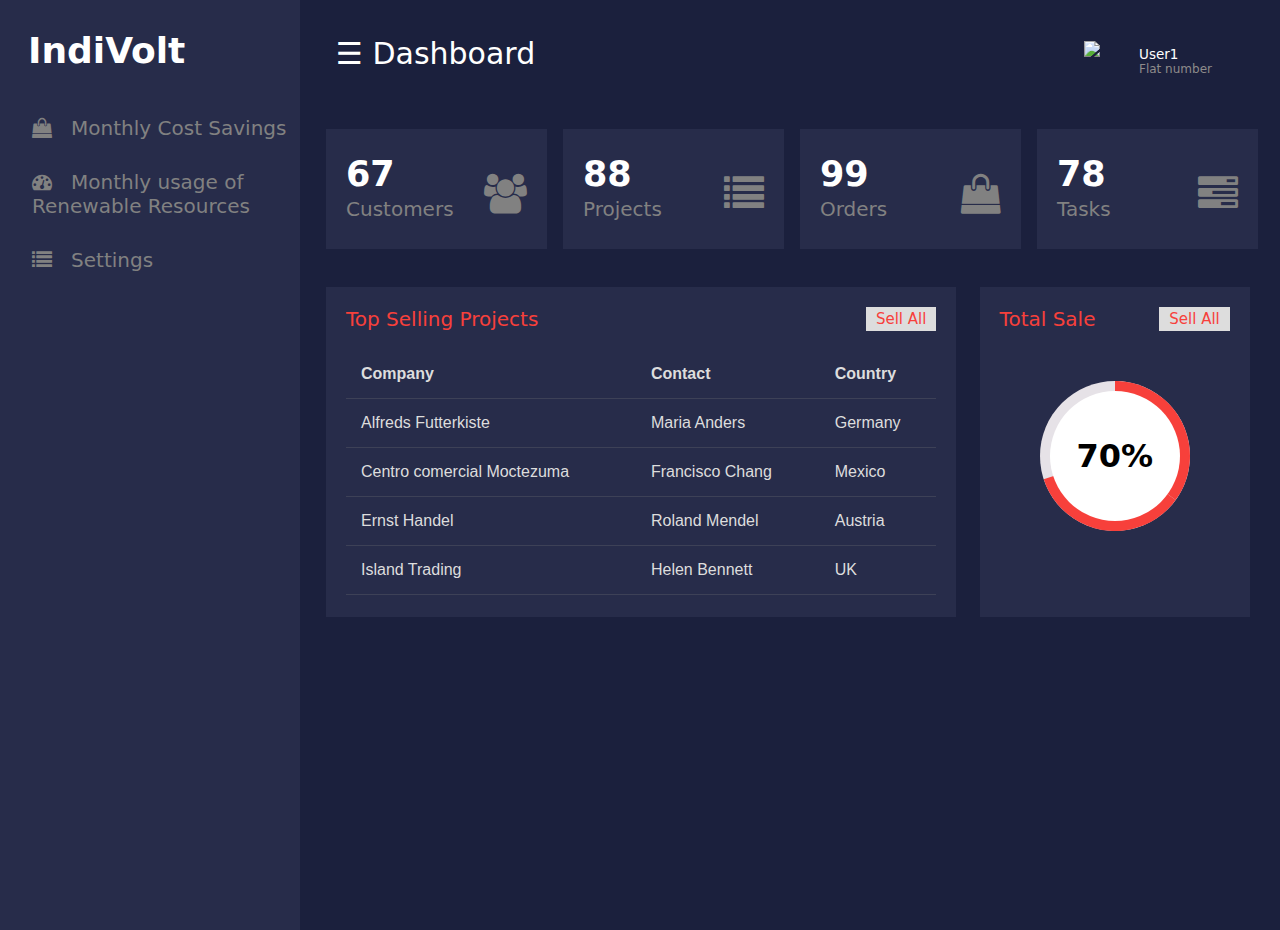
==== templates/index.html @ 53356341 "Merge branch 'main' of https://github.com/diksha-ashkid/IndiVolt" ====
<!DOCTYPE html>
<html>
  <head>
    <title></title>
    <link rel="stylesheet" href="dashboard2.css" type="text/css" />
    <link
      rel="stylesheet"
      href="https://cdnjs.cloudflare.com/ajax/libs/font-awesome/4.7.0/css/font-awesome.min.css"
    />
  </head>

  <body>
    <div id="mySidenav" class="sidenav">
      <p class="logo">IndiVolt</p>
      <a href="#"
        ><i class="fa fa-shopping-bag icons"></i> &nbsp;&nbsp;Monthly Cost
        Savings</a
      >
      <a href="#" class="icon-a"
        ><i class="fa fa-dashboard icons"></i> &nbsp;&nbsp;Monthly usage of
        Renewable Resources</a
      >
      <a href="#" class="icon-a"
        ><i class="fa fa-list icons"></i> &nbsp;&nbsp;Settings</a
      >
    </div>
    <div id="main">
      <div class="head">
        <div class="col-div-6">
          <span
            style="font-size: 30px; cursor: pointer; color: white"
            class="nav"
            >&#9776; Dashboard</span
          >
          <span
            style="font-size: 30px; cursor: pointer; color: white"
            class="nav2"
            >&#9776; Dashboard</span
          >
        </div>

        <div class="col-div-6">
          <div class="profile">
            <img src="images/user.png" class="pro-img" />
            <p>User1 <span>Flat number</span></p>
          </div>
        </div>
        <div class="clearfix"></div>
      </div>

      <div class="clearfix"></div>
      <br />

      <div class="col-div-3">
        <div class="box">
          <p>67<br /><span>Customers</span></p>
          <i class="fa fa-users box-icon"></i>
        </div>
      </div>
      <div class="col-div-3">
        <div class="box">
          <p>88<br /><span>Projects</span></p>
          <i class="fa fa-list box-icon"></i>
        </div>
      </div>
      <div class="col-div-3">
        <div class="box">
          <p>99<br /><span>Orders</span></p>
          <i class="fa fa-shopping-bag box-icon"></i>
        </div>
      </div>
      <div class="col-div-3">
        <div class="box">
          <p>78<br /><span>Tasks</span></p>
          <i class="fa fa-tasks box-icon"></i>
        </div>
      </div>
      <div class="clearfix"></div>
      <br /><br />
      <div class="col-div-8">
        <div class="box-8">
          <div class="content-box">
            <p>Top Selling Projects <span>Sell All</span></p>
            <br />
            <table>
              <tr>
                <th>Company</th>
                <th>Contact</th>
                <th>Country</th>
              </tr>
              <tr>
                <td>Alfreds Futterkiste</td>
                <td>Maria Anders</td>
                <td>Germany</td>
              </tr>
              <tr>
                <td>Centro comercial Moctezuma</td>
                <td>Francisco Chang</td>
                <td>Mexico</td>
              </tr>
              <tr>
                <td>Ernst Handel</td>
                <td>Roland Mendel</td>
                <td>Austria</td>
              </tr>
              <tr>
                <td>Island Trading</td>
                <td>Helen Bennett</td>
                <td>UK</td>
              </tr>
            </table>
          </div>
        </div>
      </div>

      <div class="col-div-4">
        <div class="box-4">
          <div class="content-box">
            <p>Total Sale <span>Sell All</span></p>

            <div class="circle-wrap">
              <div class="circle">
                <div class="mask full">
                  <div class="fill"></div>
                </div>
                <div class="mask half">
                  <div class="fill"></div>
                </div>
                <div class="inside-circle">70%</div>
              </div>
            </div>
          </div>
        </div>
      </div>

      <div class="clearfix"></div>
    </div>

    <script src="https://ajax.googleapis.com/ajax/libs/jquery/3.5.1/jquery.min.js"></script>
    <script>
      $(".nav").click(function () {
        $("#mySidenav").css("width", "70px");
        $("#main").css("margin-left", "70px");
        $(".logo").css("visibility", "hidden");
        $(".logo span").css("visibility", "visible");
        $(".logo span").css("margin-left", "-10px");
        $(".icon-a").css("visibility", "hidden");
        $(".icons").css("visibility", "visible");
        $(".icons").css("margin-left", "-8px");
        $(".nav").css("display", "none");
        $(".nav2").css("display", "block");
      });

      $(".nav2").click(function () {
        $("#mySidenav").css("width", "300px");
        $("#main").css("margin-left", "300px");
        $(".logo").css("visibility", "visible");
        $(".icon-a").css("visibility", "visible");
        $(".icons").css("visibility", "visible");
        $(".nav").css("display", "block");
        $(".nav2").css("display", "none");
      });
    </script>
  </body>
</html>
---- templates/dashboard2.css ----
body {
  margin: 0px;
  padding: 0px;
  background-color: #1b203d;
  overflow: hidden;
  font-family: system-ui;
}
.clearfix {
  clear: both;
}
.logo {
  margin: 0px;
  margin-left: 28px;
  font-weight: bold;
  color: white;
  margin-bottom: 30px;
}
.logo span {
  color: #f7403b;
}
.sidenav {
  height: 100%;
  width: 300px;
  position: fixed;
  z-index: 1;
  top: 0;
  left: 0;
  background-color: #272c4a;
  overflow: hidden;
  transition: 0.5s;
  padding-top: 30px;
}
.sidenav a {
  padding: 15px 8px 15px 32px;
  text-decoration: none;
  font-size: 20px;
  color: #818181;
  display: block;
  transition: 0.3s;
}
.sidenav a:hover {
  color: #f1f1f1;
  background-color: #1b203d;
}
.sidenav {
  position: absolute;
  top: 0;
  right: 25px;
  font-size: 36px;
}
#main {
  transition: margin-left 0.5s;
  padding: 16px;
  margin-left: 300px;
}
.head {
  padding: 20px;
}
.col-div-6 {
  width: 50%;
  float: left;
}
.profile {
  display: inline-block;
  float: right;
  width: 160px;
}
.pro-img {
  float: left;
  width: 40px;
  margin-top: 5px;
}
.profile p {
  color: white;
  font-weight: 500;
  margin-left: 55px;
  margin-top: 10px;
  font-size: 13.5px;
}
.profile p span {
  font-weight: 400;
  font-size: 12px;
  display: block;
  color: #8e8b8b;
}
.col-div-3 {
  width: 25%;
  float: left;
}
.box {
  width: 85%;
  height: 100px;
  background-color: #272c4a;
  margin-left: 10px;
  padding: 10px;
}
.box p {
  font-size: 35px;
  color: white;
  font-weight: bold;
  line-height: 30px;
  padding-left: 10px;
  margin-top: 20px;
  display: inline-block;
}
.box p span {
  font-size: 20px;
  font-weight: 400;
  color: #818181;
}
.box-icon {
  font-size: 40px !important;
  float: right;
  margin-top: 35px !important;
  color: #818181;
  padding-right: 10px;
}
.col-div-8 {
  width: 70%;
  float: left;
}
.col-div-4 {
  width: 30%;
  float: left;
}
.content-box {
  padding: 20px;
}
.content-box p {
  margin: 0px;
  font-size: 20px;
  color: #f7403b;
}
.content-box p span {
  float: right;
  background-color: #ddd;
  padding: 3px 10px;
  font-size: 15px;
}
.box-8,
.box-4 {
  width: 95%;
  background-color: #272c4a;
  height: 330px;
}
.nav2 {
  display: none;
}

.box-8 {
  margin-left: 10px;
}
table {
  font-family: arial, sans-serif;
  border-collapse: collapse;
  width: 100%;
}
td,
th {
  text-align: left;
  padding: 15px;
  color: #ddd;
  border-bottom: 1px solid #81818140;
}
.circle-wrap {
  margin: 50px auto;
  width: 150px;
  height: 150px;
  background: #e6e2e7;
  border-radius: 50%;
}
.circle-wrap .circle .mask,
.circle-wrap .circle .fill {
  width: 150px;
  height: 150px;
  position: absolute;
  border-radius: 50%;
}
.circle-wrap .circle .mask {
  clip: rect(0px, 150px, 150px, 75px);
}

.circle-wrap .circle .mask .fill {
  clip: rect(0px, 75px, 150px, 0px);
  background-color: #f7403b;
}
.circle-wrap .circle .mask.full,
.circle-wrap .circle .fill {
  animation: fill ease-in-out 3s;
  transform: rotate(126deg);
}

@keyframes fill {
  0% {
    transform: rotate(0deg);
  }
  100% {
    transform: rotate(126deg);
  }
}
.circle-wrap .inside-circle {
  width: 130px;
  height: 130px;
  border-radius: 50%;
  background: #fff;
  line-height: 130px;
  text-align: center;
  margin-top: 10px;
  margin-left: 10px;
  position: absolute;
  z-index: 100;
  font-weight: 700;
  font-size: 2em;
}
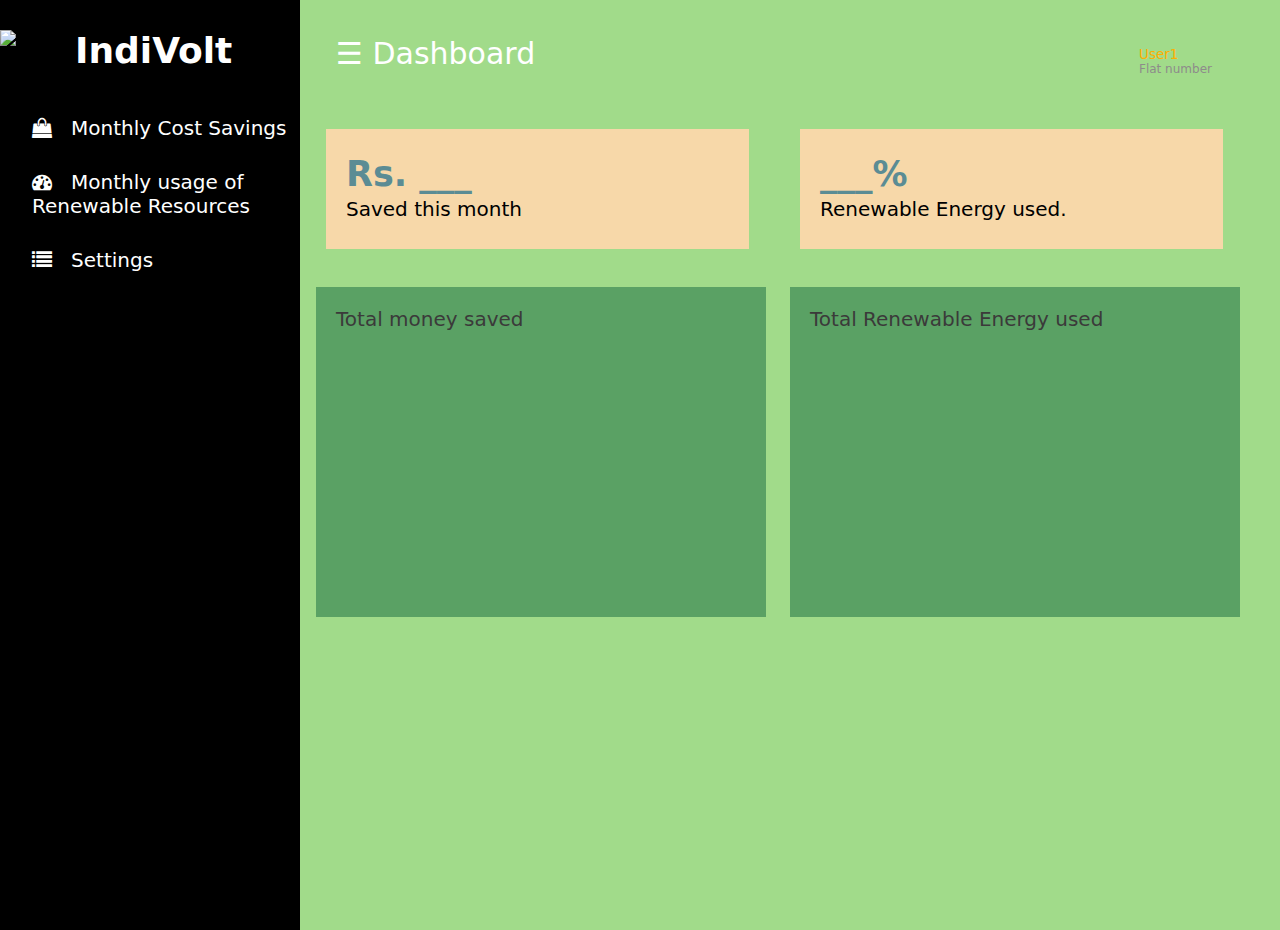
==== commit ef3d4815: "Update index.html" ====
--- a/templates/index.html
+++ b/templates/index.html
@@ -11,8 +11,18 @@
 
   <body>
     <div id="mySidenav" class="sidenav">
-      <p class="logo">IndiVolt</p>
-      <a href="#"
+      <span align="center">
+        <img
+          src="Indivolt.png"
+          alt="Indivolt"
+          width="75"
+          height="75"
+          align="left"
+        />
+        <p class="logo" align="left">IndiVolt</p></span
+      >
+
+      <a href="#####"
         ><i class="fa fa-shopping-bag icons"></i> &nbsp;&nbsp;Monthly Cost
         Savings</a
       >
@@ -41,7 +51,6 @@
 
         <div class="col-div-6">
           <div class="profile">
-            <img src="images/user.png" class="pro-img" />
             <p>User1 <span>Flat number</span></p>
           </div>
         </div>
@@ -53,62 +62,24 @@
 
       <div class="col-div-3">
         <div class="box">
-          <p>67<br /><span>Customers</span></p>
-          <i class="fa fa-users box-icon"></i>
+          <p>Rs. ___<br /><span>Saved this month</span></p>
         </div>
       </div>
+
       <div class="col-div-3">
         <div class="box">
-          <p>88<br /><span>Projects</span></p>
-          <i class="fa fa-list box-icon"></i>
-        </div>
-      </div>
-      <div class="col-div-3">
-        <div class="box">
-          <p>99<br /><span>Orders</span></p>
-          <i class="fa fa-shopping-bag box-icon"></i>
-        </div>
-      </div>
-      <div class="col-div-3">
-        <div class="box">
-          <p>78<br /><span>Tasks</span></p>
-          <i class="fa fa-tasks box-icon"></i>
+          <p>___%<br /><span>Renewable Energy used.</span></p>
         </div>
       </div>
       <div class="clearfix"></div>
       <br /><br />
-      <div class="col-div-8">
-        <div class="box-8">
+
+      <div class="col-div-4">
+        <div class="box-4">
           <div class="content-box">
-            <p>Top Selling Projects <span>Sell All</span></p>
-            <br />
-            <table>
-              <tr>
-                <th>Company</th>
-                <th>Contact</th>
-                <th>Country</th>
-              </tr>
-              <tr>
-                <td>Alfreds Futterkiste</td>
-                <td>Maria Anders</td>
-                <td>Germany</td>
-              </tr>
-              <tr>
-                <td>Centro comercial Moctezuma</td>
-                <td>Francisco Chang</td>
-                <td>Mexico</td>
-              </tr>
-              <tr>
-                <td>Ernst Handel</td>
-                <td>Roland Mendel</td>
-                <td>Austria</td>
-              </tr>
-              <tr>
-                <td>Island Trading</td>
-                <td>Helen Bennett</td>
-                <td>UK</td>
-              </tr>
-            </table>
+            <p>Total money saved</p>
+
+            <div><!--Aakash1--></div>
           </div>
         </div>
       </div>
@@ -116,19 +87,9 @@
       <div class="col-div-4">
         <div class="box-4">
           <div class="content-box">
-            <p>Total Sale <span>Sell All</span></p>
+            <p>Total Renewable Energy used</p>
 
-            <div class="circle-wrap">
-              <div class="circle">
-                <div class="mask full">
-                  <div class="fill"></div>
-                </div>
-                <div class="mask half">
-                  <div class="fill"></div>
-                </div>
-                <div class="inside-circle">70%</div>
-              </div>
-            </div>
+            <div><!--Aakash2--></div>
           </div>
         </div>
       </div>
--- a/templates/dashboard2.css
+++ b/templates/dashboard2.css
@@ -1,7 +1,7 @@
 body {
   margin: 0px;
   padding: 0px;
-  background-color: #1b203d;
+  background-color: #a1db8a;
   overflow: hidden;
   font-family: system-ui;
 }
@@ -16,7 +16,7 @@
   margin-bottom: 30px;
 }
 .logo span {
-  color: #f7403b;
+  color: #555555;
 }
 .sidenav {
   height: 100%;
@@ -25,7 +25,7 @@
   z-index: 1;
   top: 0;
   left: 0;
-  background-color: #272c4a;
+  background-color: #000000;
   overflow: hidden;
   transition: 0.5s;
   padding-top: 30px;
@@ -34,13 +34,13 @@
   padding: 15px 8px 15px 32px;
   text-decoration: none;
   font-size: 20px;
-  color: #818181;
+  color: white;
   display: block;
   transition: 0.3s;
 }
 .sidenav a:hover {
-  color: #f1f1f1;
-  background-color: #1b203d;
+  color: #19e935;
+  background-color: #727272;
 }
 .sidenav {
   position: absolute;
@@ -71,7 +71,7 @@
   margin-top: 5px;
 }
 .profile p {
-  color: white;
+  color: rgb(255, 174, 0);
   font-weight: 500;
   margin-left: 55px;
   margin-top: 10px;
@@ -84,19 +84,19 @@
   color: #8e8b8b;
 }
 .col-div-3 {
-  width: 25%;
+  width: 50%;
   float: left;
 }
 .box {
   width: 85%;
   height: 100px;
-  background-color: #272c4a;
+  background-color: #f7d8a9;
   margin-left: 10px;
   padding: 10px;
 }
 .box p {
   font-size: 35px;
-  color: white;
+  color: rgb(91, 140, 148);
   font-weight: bold;
   line-height: 30px;
   padding-left: 10px;
@@ -106,7 +106,7 @@
 .box p span {
   font-size: 20px;
   font-weight: 400;
-  color: #818181;
+  color: #000000;
 }
 .box-icon {
   font-size: 40px !important;
@@ -120,7 +120,7 @@
   float: left;
 }
 .col-div-4 {
-  width: 30%;
+  width: 50%;
   float: left;
 }
 .content-box {
@@ -129,7 +129,7 @@
 .content-box p {
   margin: 0px;
   font-size: 20px;
-  color: #f7403b;
+  color: #3b3a3a;
 }
 .content-box p span {
   float: right;
@@ -140,7 +140,7 @@
 .box-8,
 .box-4 {
   width: 95%;
-  background-color: #272c4a;
+  background-color: #5aa164;
   height: 330px;
 }
 .nav2 {
@@ -159,7 +159,7 @@
 th {
   text-align: left;
   padding: 15px;
-  color: #ddd;
+  color: #ffffff;
   border-bottom: 1px solid #81818140;
 }
 .circle-wrap {
@@ -178,16 +178,6 @@
 }
 .circle-wrap .circle .mask {
   clip: rect(0px, 150px, 150px, 75px);
-}
-
-.circle-wrap .circle .mask .fill {
-  clip: rect(0px, 75px, 150px, 0px);
-  background-color: #f7403b;
-}
-.circle-wrap .circle .mask.full,
-.circle-wrap .circle .fill {
-  animation: fill ease-in-out 3s;
-  transform: rotate(126deg);
 }
 
 @keyframes fill {
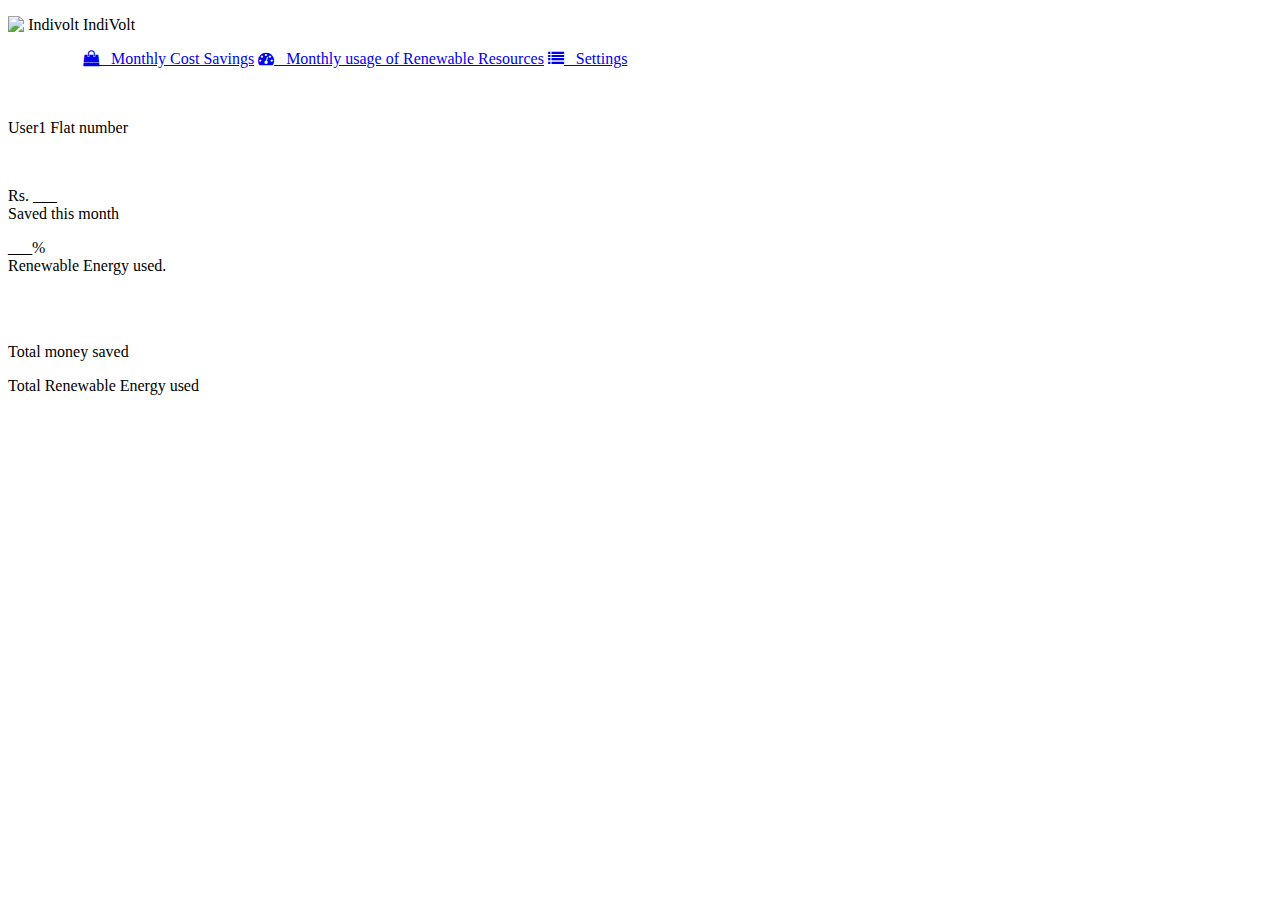
==== commit 8856ff5b: "Merge branch 'main' of https://github.com/diksha-ashkid/IndiVolt" ====
--- a/templates/index.html
+++ b/templates/index.html
@@ -2,7 +2,7 @@
 <html>
   <head>
     <title></title>
-    <link rel="stylesheet" href="dashboard2.css" type="text/css" />
+    <link rel="stylesheet" href="{{url_for('static',filename='/dashboard2.css')}}" type="text/css" />
     <link
       rel="stylesheet"
       href="https://cdnjs.cloudflare.com/ajax/libs/font-awesome/4.7.0/css/font-awesome.min.css"
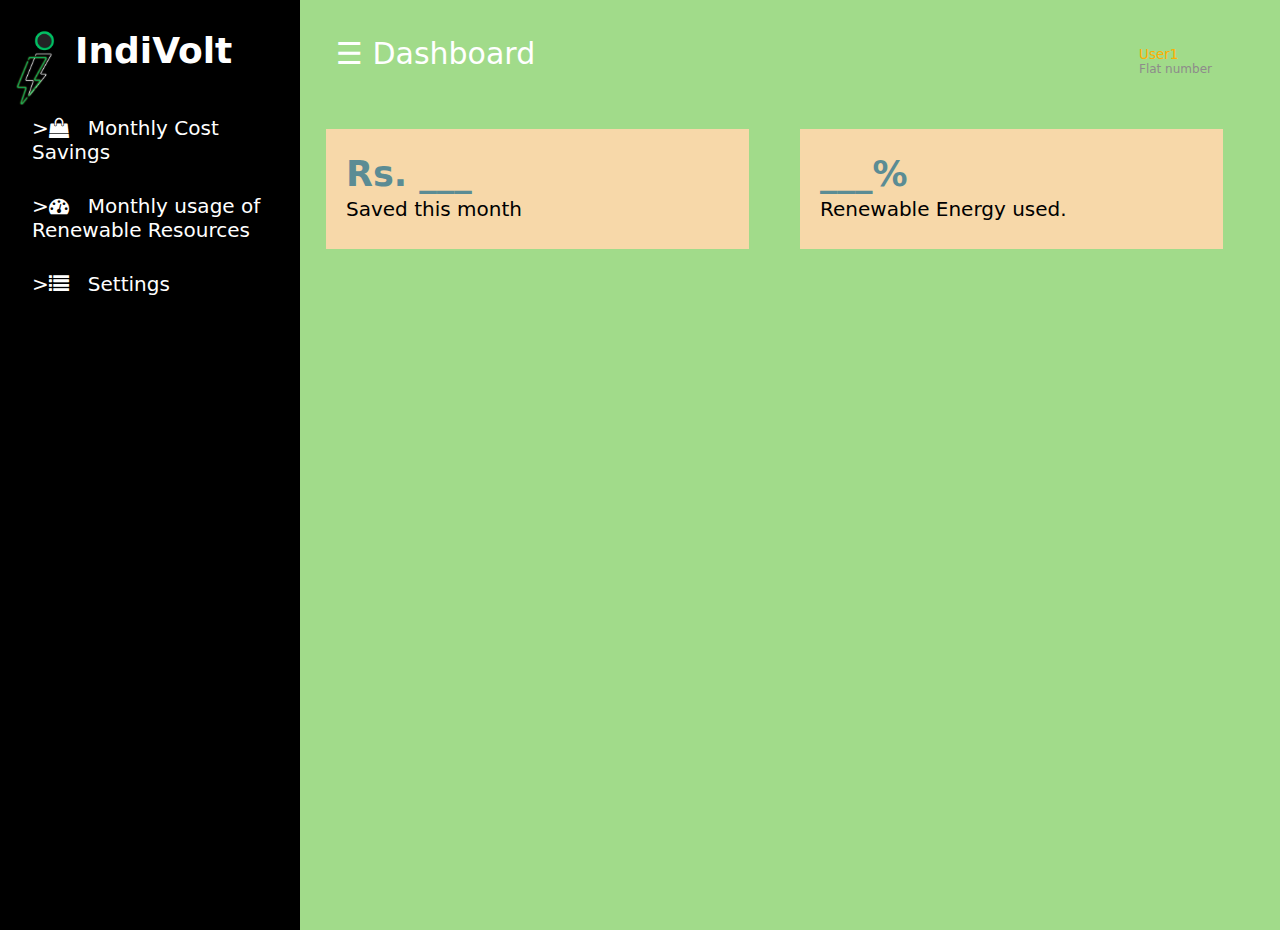
==== commit 3199b17e: "Update index.html" ====
--- a/templates/index.html
+++ b/templates/index.html
@@ -2,7 +2,7 @@
 <html>
   <head>
     <title></title>
-    <link rel="stylesheet" href="{{url_for('static',filename='/dashboard2.css')}}" type="text/css" />
+    <link rel="stylesheet" href="dashboard2.css" type="text/css" />
     <link
       rel="stylesheet"
       href="https://cdnjs.cloudflare.com/ajax/libs/font-awesome/4.7.0/css/font-awesome.min.css"
@@ -22,15 +22,15 @@
         <p class="logo" align="left">IndiVolt</p></span
       >
 
-      <a href="#####"
+      <a href="#" class="icon-a">
         ><i class="fa fa-shopping-bag icons"></i> &nbsp;&nbsp;Monthly Cost
         Savings</a
       >
-      <a href="#" class="icon-a"
+      <a href="#" class="icon-a">
         ><i class="fa fa-dashboard icons"></i> &nbsp;&nbsp;Monthly usage of
         Renewable Resources</a
       >
-      <a href="#" class="icon-a"
+      <a href="#" class="icon-a">
         ><i class="fa fa-list icons"></i> &nbsp;&nbsp;Settings</a
       >
     </div>
@@ -74,26 +74,6 @@
       <div class="clearfix"></div>
       <br /><br />
 
-      <div class="col-div-4">
-        <div class="box-4">
-          <div class="content-box">
-            <p>Total money saved</p>
-
-            <div><!--Aakash1--></div>
-          </div>
-        </div>
-      </div>
-
-      <div class="col-div-4">
-        <div class="box-4">
-          <div class="content-box">
-            <p>Total Renewable Energy used</p>
-
-            <div><!--Aakash2--></div>
-          </div>
-        </div>
-      </div>
-
       <div class="clearfix"></div>
     </div>
 
--- a/templates/dashboard2.css
+++ b/templates/dashboard2.css
@@ -0,0 +1,204 @@
+body {
+  margin: 0px;
+  padding: 0px;
+  background-color: #a1db8a;
+  overflow: hidden;
+  font-family: system-ui;
+}
+.clearfix {
+  clear: both;
+}
+.logo {
+  margin: 0px;
+  margin-left: 28px;
+  font-weight: bold;
+  color: white;
+  margin-bottom: 30px;
+}
+.logo span {
+  color: #555555;
+}
+.sidenav {
+  height: 100%;
+  width: 300px;
+  position: fixed;
+  z-index: 1;
+  top: 0;
+  left: 0;
+  background-color: #000000;
+  overflow: hidden;
+  transition: 0.5s;
+  padding-top: 30px;
+}
+.sidenav a {
+  padding: 15px 8px 15px 32px;
+  text-decoration: none;
+  font-size: 20px;
+  color: white;
+  display: block;
+  transition: 0.3s;
+}
+.sidenav a:hover {
+  color: #19e935;
+  background-color: #727272;
+}
+.sidenav {
+  position: absolute;
+  top: 0;
+  right: 25px;
+  font-size: 36px;
+}
+#main {
+  transition: margin-left 0.5s;
+  padding: 16px;
+  margin-left: 300px;
+}
+.head {
+  padding: 20px;
+}
+.col-div-6 {
+  width: 50%;
+  float: left;
+}
+.profile {
+  display: inline-block;
+  float: right;
+  width: 160px;
+}
+.pro-img {
+  float: left;
+  width: 40px;
+  margin-top: 5px;
+}
+.profile p {
+  color: rgb(255, 174, 0);
+  font-weight: 500;
+  margin-left: 55px;
+  margin-top: 10px;
+  font-size: 13.5px;
+}
+.profile p span {
+  font-weight: 400;
+  font-size: 12px;
+  display: block;
+  color: #8e8b8b;
+}
+.col-div-3 {
+  width: 50%;
+  float: left;
+}
+.box {
+  width: 85%;
+  height: 100px;
+  background-color: #f7d8a9;
+  margin-left: 10px;
+  padding: 10px;
+}
+.box p {
+  font-size: 35px;
+  color: rgb(91, 140, 148);
+  font-weight: bold;
+  line-height: 30px;
+  padding-left: 10px;
+  margin-top: 20px;
+  display: inline-block;
+}
+.box p span {
+  font-size: 20px;
+  font-weight: 400;
+  color: #000000;
+}
+.box-icon {
+  font-size: 40px !important;
+  float: right;
+  margin-top: 35px !important;
+  color: #818181;
+  padding-right: 10px;
+}
+.col-div-8 {
+  width: 70%;
+  float: left;
+}
+.col-div-4 {
+  width: 50%;
+  float: left;
+}
+.content-box {
+  padding: 20px;
+}
+.content-box p {
+  margin: 0px;
+  font-size: 20px;
+  color: #3b3a3a;
+}
+.content-box p span {
+  float: right;
+  background-color: #ddd;
+  padding: 3px 10px;
+  font-size: 15px;
+}
+.box-8,
+.box-4 {
+  width: 95%;
+  background-color: #5aa164;
+  height: 330px;
+}
+.nav2 {
+  display: none;
+}
+
+.box-8 {
+  margin-left: 10px;
+}
+table {
+  font-family: arial, sans-serif;
+  border-collapse: collapse;
+  width: 100%;
+}
+td,
+th {
+  text-align: left;
+  padding: 15px;
+  color: #ffffff;
+  border-bottom: 1px solid #81818140;
+}
+.circle-wrap {
+  margin: 50px auto;
+  width: 150px;
+  height: 150px;
+  background: #e6e2e7;
+  border-radius: 50%;
+}
+.circle-wrap .circle .mask,
+.circle-wrap .circle .fill {
+  width: 150px;
+  height: 150px;
+  position: absolute;
+  border-radius: 50%;
+}
+.circle-wrap .circle .mask {
+  clip: rect(0px, 150px, 150px, 75px);
+}
+
+@keyframes fill {
+  0% {
+    transform: rotate(0deg);
+  }
+  100% {
+    transform: rotate(126deg);
+  }
+}
+.circle-wrap .inside-circle {
+  width: 130px;
+  height: 130px;
+  border-radius: 50%;
+  background: #fff;
+  line-height: 130px;
+  text-align: center;
+  margin-top: 10px;
+  margin-left: 10px;
+  position: absolute;
+  z-index: 100;
+  font-weight: 700;
+  font-size: 2em;
+}
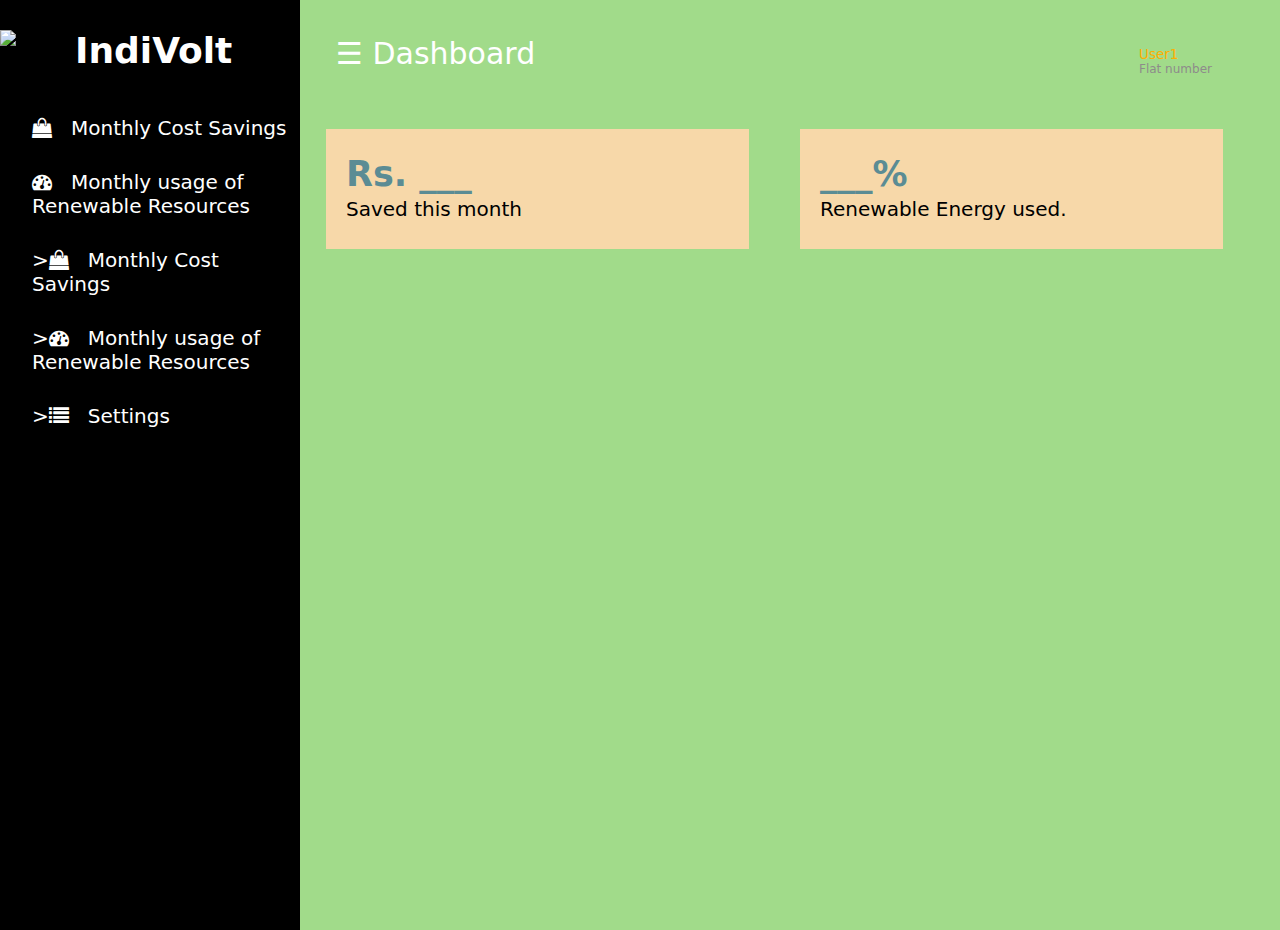
==== commit 8786d0a7: "Merge branch 'main' of https://github.com/diksha-ashkid/IndiVolt" ====
--- a/templates/index.html
+++ b/templates/index.html
@@ -13,7 +13,7 @@
     <div id="mySidenav" class="sidenav">
       <span align="center">
         <img
-          src="Indivolt.png"
+          src="{{url_for('static',filename='/Indivolt.png')}}"
           alt="Indivolt"
           width="75"
           height="75"
@@ -22,6 +22,13 @@
         <p class="logo" align="left">IndiVolt</p></span
       >
 
+      <a href="#" class="icon-a">
+        <i class="fa fa-shopping-bag icons"></i> &nbsp;&nbsp;Monthly Cost
+        Savings</a>
+      <a href="#" class="icon-a">
+        <i class="fa fa-dashboard icons"></i> &nbsp;&nbsp;Monthly usage of
+        Renewable Resources</a>
+      <a href="#" class="icon-a"
       <a href="#" class="icon-a">
         ><i class="fa fa-shopping-bag icons"></i> &nbsp;&nbsp;Monthly Cost
         Savings</a
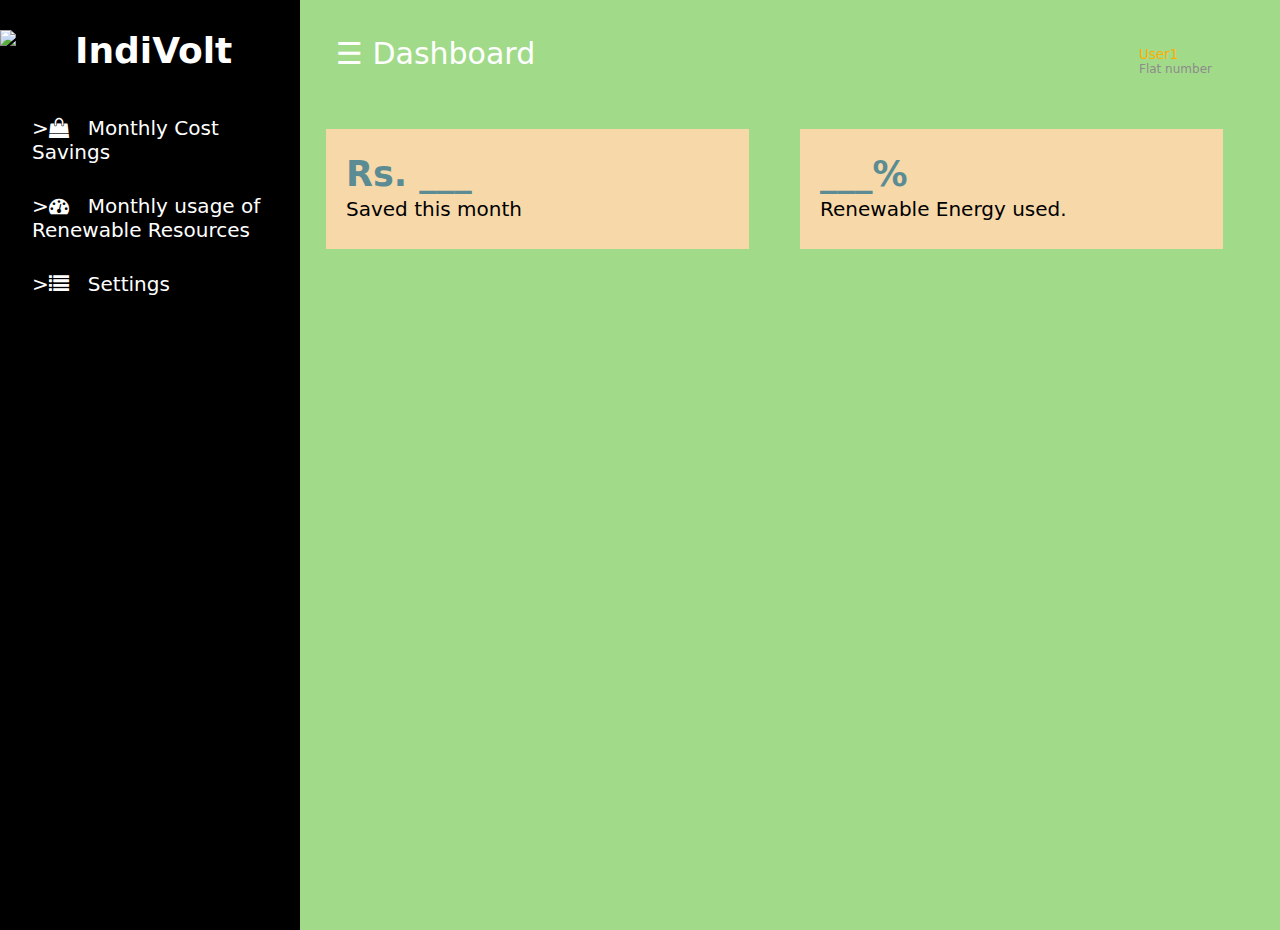
==== commit a2bea383: "changes" ====
--- a/templates/index.html
+++ b/templates/index.html
@@ -22,13 +22,7 @@
         <p class="logo" align="left">IndiVolt</p></span
       >
 
-      <a href="#" class="icon-a">
-        <i class="fa fa-shopping-bag icons"></i> &nbsp;&nbsp;Monthly Cost
-        Savings</a>
-      <a href="#" class="icon-a">
-        <i class="fa fa-dashboard icons"></i> &nbsp;&nbsp;Monthly usage of
-        Renewable Resources</a>
-      <a href="#" class="icon-a"
+      
       <a href="#" class="icon-a">
         ><i class="fa fa-shopping-bag icons"></i> &nbsp;&nbsp;Monthly Cost
         Savings</a
